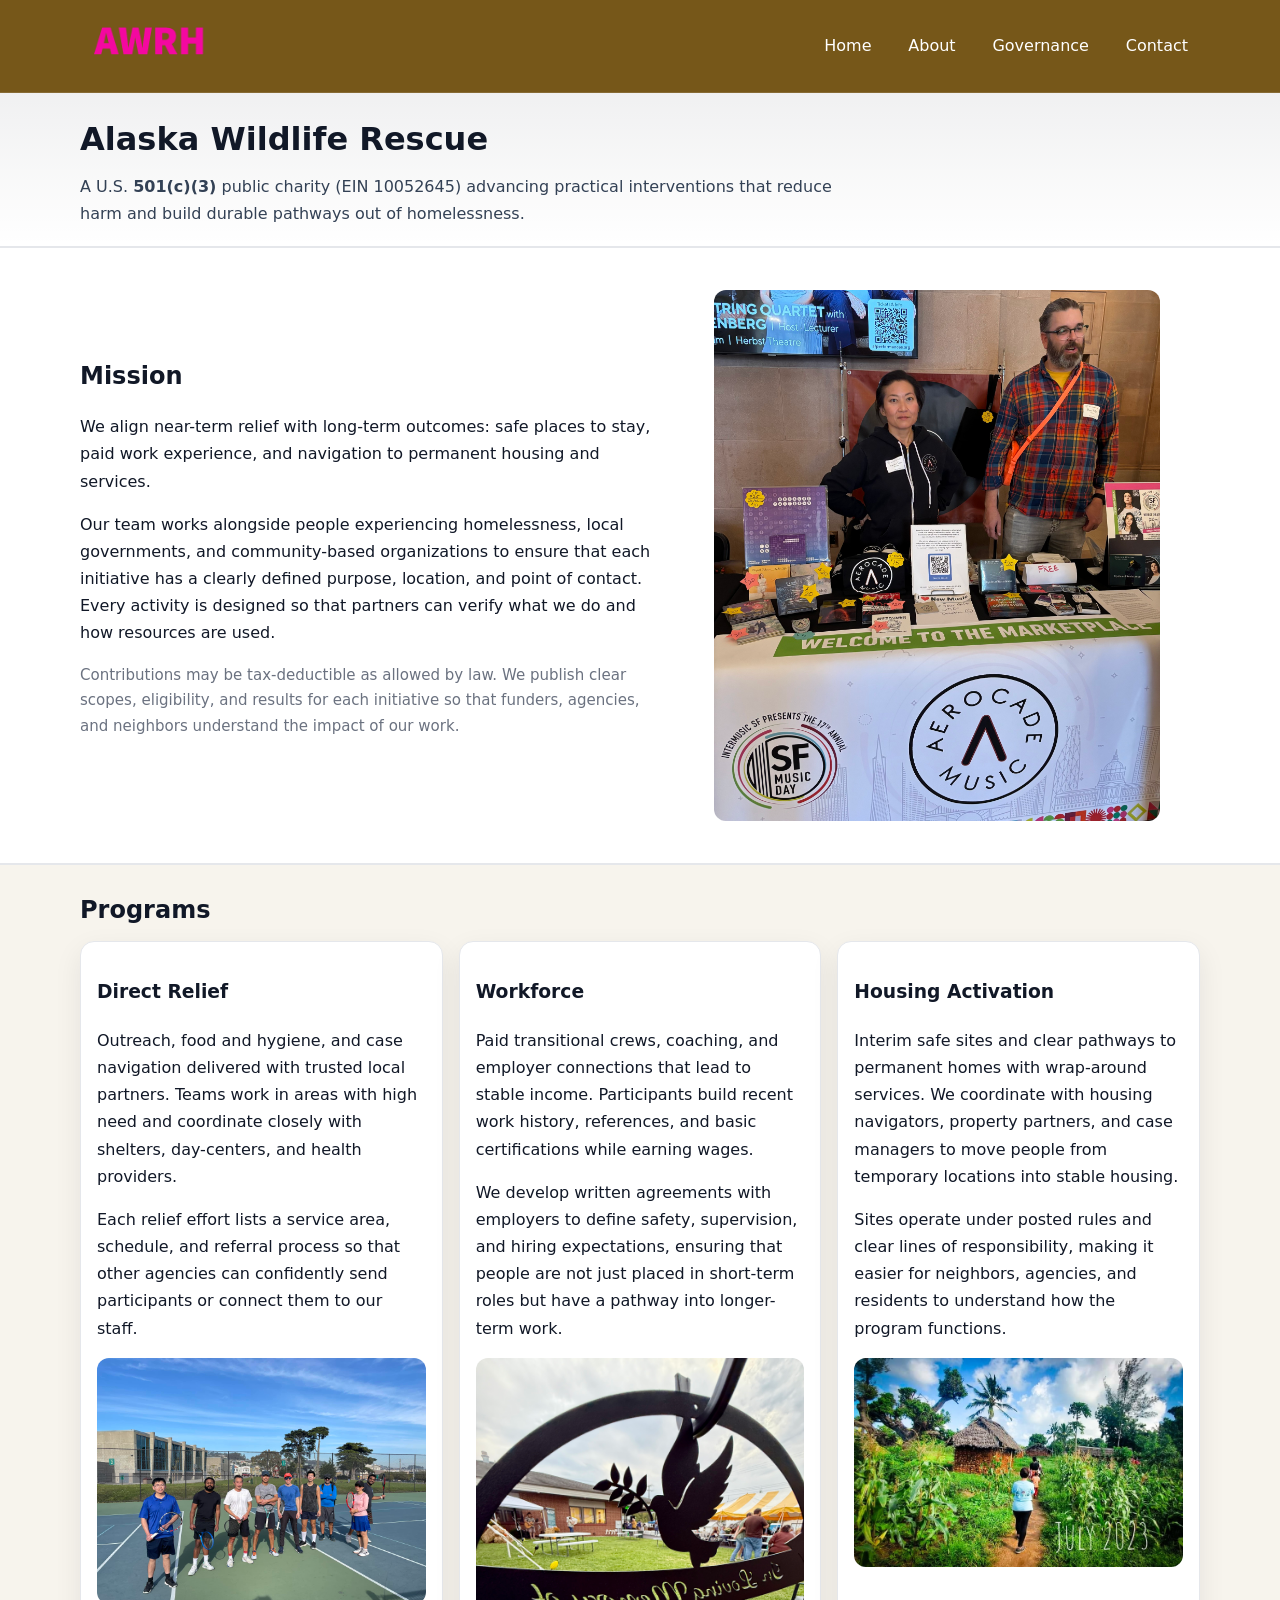
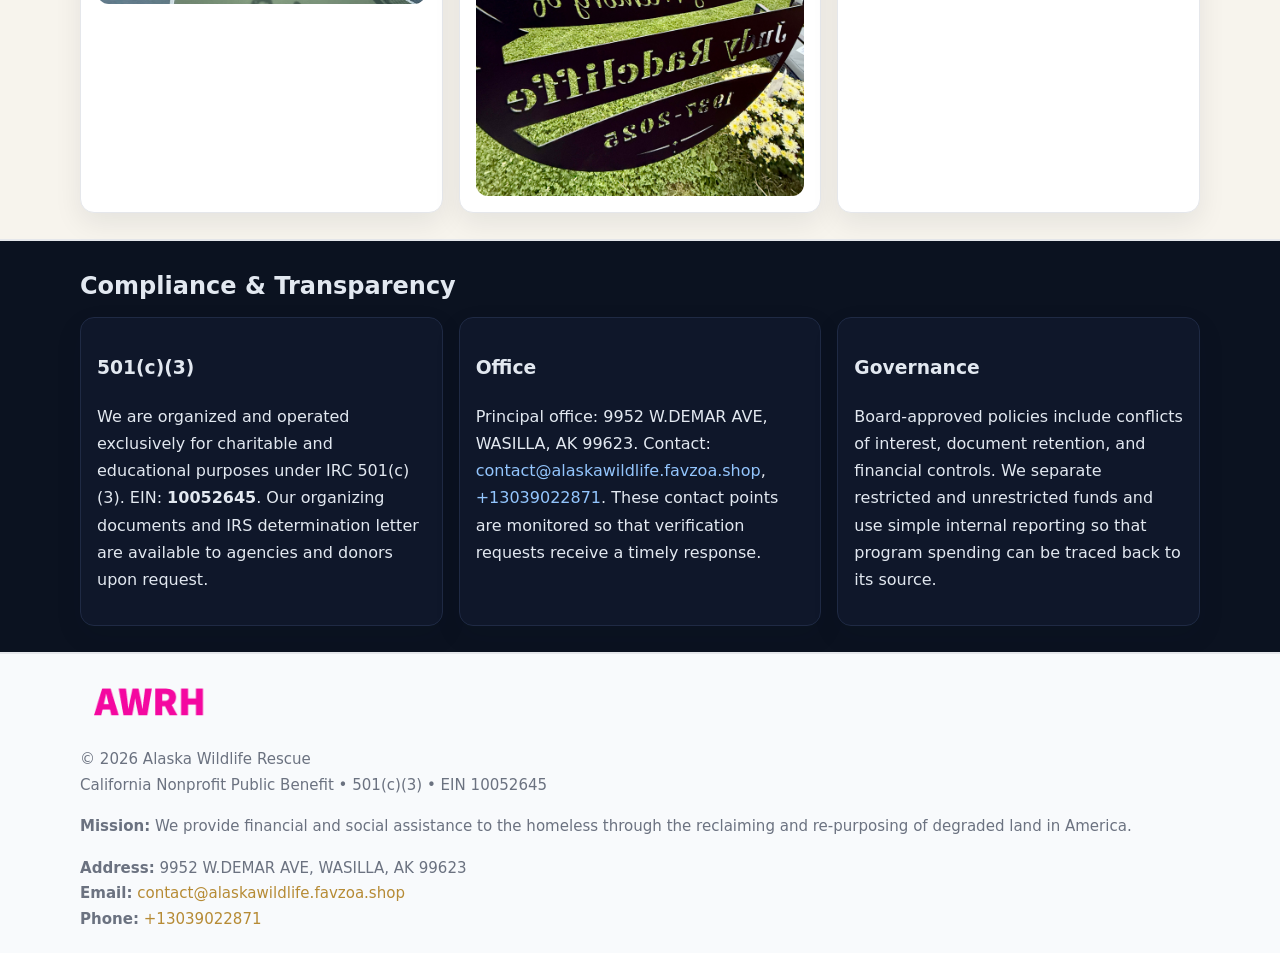
==== index.html @ c103de0a "Initial commit" ====
<!doctype html>
<html lang="en">
<head>
<meta charset="utf-8"/><meta name="viewport" content="width=device-width,initial-scale=1"/>
<title>Alaska Wildlife Rescue – Nonprofit • 2025</title>
<link rel="stylesheet" href="assets/styles.css"/><link rel="icon" href="images/logo.png">
<meta name="data-ein" content="10052645"><meta name="data-name" content="Alaska Wildlife Rescue">
<meta name="data-email" content="contact@alaskawildlife.favzoa.shop"><meta name="data-phone" content="+13039022871">
<meta name="data-address" content="9952 W.DEMAR AVE, WASILLA, AK 99623"><meta name="data-map" content="9952+W+DEMAR+AVE,+WASILLA,+AK+99623">
  <meta name="description" content="Dedicated to community services, education, and direct relief, Alaska Wildlife Rescue collaborates with neighbors and partners to deliver practical help and long-term impact.">
</head>
<body>
<div style="position:absolute;left:-9999px;top:-9999px;opacity:0" data-uniq="{{UNIQUE_BLOB}}">
  <span>Dedicated to community services, education, and direct relief, Alaska Wildlife Rescue collaborates with neighbors and partners to deliver practical help and long-term impact.</span><svg width="12" height="12" viewBox="0 0 12 12" xmlns="http://www.w3.org/2000/svg"><circle cx="6" cy="6" r="5" fill="#2563eb"/></svg><img src="images/relief.jpg" width="1" height="1" alt="" loading="lazy"/>
</div>

<header>
  <div class="header-wrap">
    <a href="index.html"><img src="images/logo.png" alt="Alaska Wildlife Rescue logo" style="width:140px"></a>
    <nav><a class="active" href="index.html">Home</a><a href="about.html">About</a><a href="governance.html">Governance</a><a href="contact.html">Contact</a></nav>
  </div>
</header>

<div class="tagline">
  <div class="container">
    <h1>Alaska Wildlife Rescue</h1>
    <p class="c2673aa63a3">
      A U.S. <strong>501(c)(3)</strong> public charity (EIN 10052645) advancing practical interventions that
      reduce harm and build durable pathways out of homelessness.
    </p>
  </div>
</div>

<main>
  <section class="band">
    <div class="container cc31684f9bb">
      <div>
        <h2>Mission</h2>
        <p>We align near-term relief with long-term outcomes: safe places to stay, paid work experience, and navigation to permanent housing and services.</p>
        <p>Our team works alongside people experiencing homelessness, local governments, and community-based organizations to ensure that each initiative has a clearly defined purpose, location, and point of contact. Every activity is designed so that partners can verify what we do and how resources are used.</p>
        <p class="small">Contributions may be tax-deductible as allowed by law. We publish clear scopes, eligibility, and results for each initiative so that funders, agencies, and neighbors understand the impact of our work.</p>
      </div>
      <figure><img src="images/hero.jpg" alt="Mission in action"></figure>
    </div>
  </section>

  <section class="band soft">
    <div class="container">
      <h2>Programs</h2>
      <div class="cards">
        <article class="c9a48c9aa6e">
          <h3>Direct Relief</h3>
          <p>Outreach, food and hygiene, and case navigation delivered with trusted local partners. Teams work in areas with high need and coordinate closely with shelters, day-centers, and health providers.</p>
          <p>Each relief effort lists a service area, schedule, and referral process so that other agencies can confidently send participants or connect them to our staff.</p>
          <img src="images/relief.jpg" alt="Direct relief program">
        </article>
        <article class="c9a48c9aa6e">
          <h3>Workforce</h3>
          <p>Paid transitional crews, coaching, and employer connections that lead to stable income. Participants build recent work history, references, and basic certifications while earning wages.</p>
          <p>We develop written agreements with employers to define safety, supervision, and hiring expectations, ensuring that people are not just placed in short-term roles but have a pathway into longer-term work.</p>
          <img src="images/jobs.jpg" alt="Workforce and job preparation">
        </article>
        <article class="c9a48c9aa6e">
          <h3>Housing Activation</h3>
          <p>Interim safe sites and clear pathways to permanent homes with wrap-around services. We coordinate with housing navigators, property partners, and case managers to move people from temporary locations into stable housing.</p>
          <p>Sites operate under posted rules and clear lines of responsibility, making it easier for neighbors, agencies, and residents to understand how the program functions.</p>
          <img src="images/land.jpg" alt="Housing activation and safe sites">
        </article>
      </div>
    </div>
  </section>

  <section class="band dark">
    <div class="container">
      <h2>Compliance & Transparency</h2>
      <div class="cards">
        <div class="c9a48c9aa6e dark">
          <h3>501(c)(3)</h3>
          <p>We are organized and operated exclusively for charitable and educational purposes under IRC 501(c)(3). EIN: <strong>10052645</strong>. Our organizing documents and IRS determination letter are available to agencies and donors upon request.</p>
        </div>
        <div class="c9a48c9aa6e dark">
          <h3>Office</h3>
          <p>Principal office: 9952 W.DEMAR AVE, WASILLA, AK 99623. Contact: <a href="mailto:contact@alaskawildlife.favzoa.shop">contact@alaskawildlife.favzoa.shop</a>, <a href="tel:+13039022871">+13039022871</a>. These contact points are monitored so that verification requests receive a timely response.</p>
        </div>
        <div class="c9a48c9aa6e dark">
          <h3>Governance</h3>
          <p>Board-approved policies include conflicts of interest, document retention, and financial controls. We separate restricted and unrestricted funds and use simple internal reporting so that program spending can be traced back to its source.</p>
        </div>
      </div>
    </div>
  </section>

  <footer>
    <div class="container grid">
      <div><img src="images/logo.png" alt="" style="width:140px;margin-bottom:.6rem">
        <div class="small">© <span id="year"></span> Alaska Wildlife Rescue</div>
        <div class="small">California Nonprofit Public Benefit • 501(c)(3) • EIN 10052645</div>
      </div>
      <div><div class="small"><strong>Mission:</strong> We provide financial and social assistance to the homeless through the reclaiming and re-purposing of degraded land in America.</div></div>
      <div><div class="small"><strong>Address:</strong> 9952 W.DEMAR AVE, WASILLA, AK 99623<br><strong>Email:</strong> <a href="mailto:contact@alaskawildlife.favzoa.shop">contact@alaskawildlife.favzoa.shop</a><br><strong>Phone:</strong> <a href="tel:+13039022871">+13039022871</a></div></div>
    </div>
  </footer>
</main>

<!-- color/skin -->
<script>(function(){function g(n){const e=document.querySelector('meta[name="'+n+'"]');return e?e.content:''}
function h(s){let x=2166136261>>>0;for(let i=0;i<s.length;i++){x^=s.charCodeAt(i);x=(x*16777619)>>>0}return x>>>0}
let k=(g('data-ein')||'').replace(/\D+/g,'');if(!k)k=g('data-name')||location.hostname||'d';
const key=h(String(k)),H=key%360,S=55+(key%20),L=46;
const r=document.documentElement;r.style.setProperty('--brand',`hsl(${H} ${S}% ${L}%)`);
r.style.setProperty('--brand-ink',`hsl(${H} ${Math.min(95,S+10)}% ${Math.max(22,L-18)}%)`);
r.style.setProperty('--soft',`hsl(${H} ${Math.max(40,S-25)}% 95%)`);
const y=document.getElementById('year'); if(y) y.textContent=new Date().getFullYear();})();</script>
</body>
</html>
---- assets/styles.css ----
:root{
  --ink:#111827; --muted:#6b7280; --paper:#ffffff; --line:#e5e7eb;
  --brand:#0ea5e9; --brand-ink:#0369a1; --soft:#ecfeff;
  --radius:14px; --shadow:0 10px 28px rgba(17,24,39,.08)
}
*{box-sizing:border-box}
html,body{height:100%}
body{
  margin:0;background:var(--paper);color:var(--ink);
  font-family:Inter,system-ui,-apple-system,Segoe UI,Roboto,Arial,sans-serif;
  line-height:1.7
}
a{color:var(--brand);text-decoration:none}
a:hover{text-decoration:underline}
img{max-width:100%;display:block;border-radius:12px}

header{
  background:var(--brand-ink);color:#fff;border-bottom:1px solid rgba(255,255,255,.12)
}
.header-wrap{
  width:min(1120px,94%);margin:0 auto;display:flex;align-items:center;
  justify-content:space-between;padding:.9rem 0
}
.header-wrap nav a{color:#fff;margin-left:.8rem;padding:.5rem .75rem;border-radius:10px}
.header-wrap nav a:hover{background:rgba(255,255,255,.1);text-decoration:none}

.tagline{
  background:linear-gradient(180deg,rgba(2,6,23,.06),transparent);
  border-bottom:1px solid var(--line)
}
.tagline .container{width:min(1120px,94%);margin:0 auto;padding:1.2rem 0}
.tagline h1{margin:0;font-size:2rem}
.tagline .c2673aa63a3{margin:.4rem 0 0 0;max-width:78ch;color:#334155}

main{min-height:100svh;display:flex;flex-direction:column}
.section{padding:1.6rem 0}
.container{width:min(1120px,94%);margin-inline:auto}
h2{font-size:1.5rem;margin:0 0 .6rem 0}

.band{padding:1.6rem 0;border-top:1px solid var(--line);border-bottom:1px solid var(--line)}
.band.soft{background:var(--soft)}
.band.dark{background:#0b1220;color:#e2e8f0}
.band.dark a{color:#93c5fd}

.grid{display:grid;gap:1.1rem}
.two{grid-template-columns:1fr}
.cards{display:grid;grid-template-columns:1fr;gap:1rem}
.c9a48c9aa6e{background:#fff;border:1px solid var(--line);border-radius:14px;padding:1rem;box-shadow:var(--shadow)}
.c9a48c9aa6e.dark{background:#0f172a;color:#e2e8f0;border-color:#1f2a44}

.cc31684f9bb{display:grid;grid-template-columns:1fr;gap:1rem;align-items:center}
dl.facts{display:grid;grid-template-columns:1fr;gap:.5rem}
dl.facts dt{font-weight:700}
dl.facts dd{margin:0;color:var(--muted)}

.c8667102cd7{display:grid;grid-template-columns:1fr;gap:.9rem}
label{display:grid;gap:.35rem;font-weight:600}
input,textarea{
  width:100%;padding:.75rem .85rem;border:1px solid #cbd5e1;border-radius:12px;font:inherit
}
input:focus,textarea:focus{outline:2px solid var(--soft);border-color:var(--brand)}
.cf996b8f772{display:inline-block;padding:.75rem 1rem;border:1px solid #cbd5e1;border-radius:12px;background:#fff}
.cf996b8f772:hover{box-shadow:var(--shadow)}
.btn-primary{background:var(--brand);border-color:var(--brand);color:#fff}

.map-embed iframe{width:100%;aspect-ratio:16/9;border:0;border-radius:12px;box-shadow:var(--shadow)}
.small{font-size:.94rem;color:var(--muted)}

footer{border-top:1px solid var(--line);background:#f8fafc;margin-top:auto}
footer .grid{display:grid;grid-template-columns:1fr;gap:1rem;padding:1.3rem 0}

@media(min-width:920px){
  .two{grid-template-columns:1.25fr 1fr}
  .cc31684f9bb{grid-template-columns:1.1fr 1fr}
  .cards{grid-template-columns:repeat(3,1fr)}
}
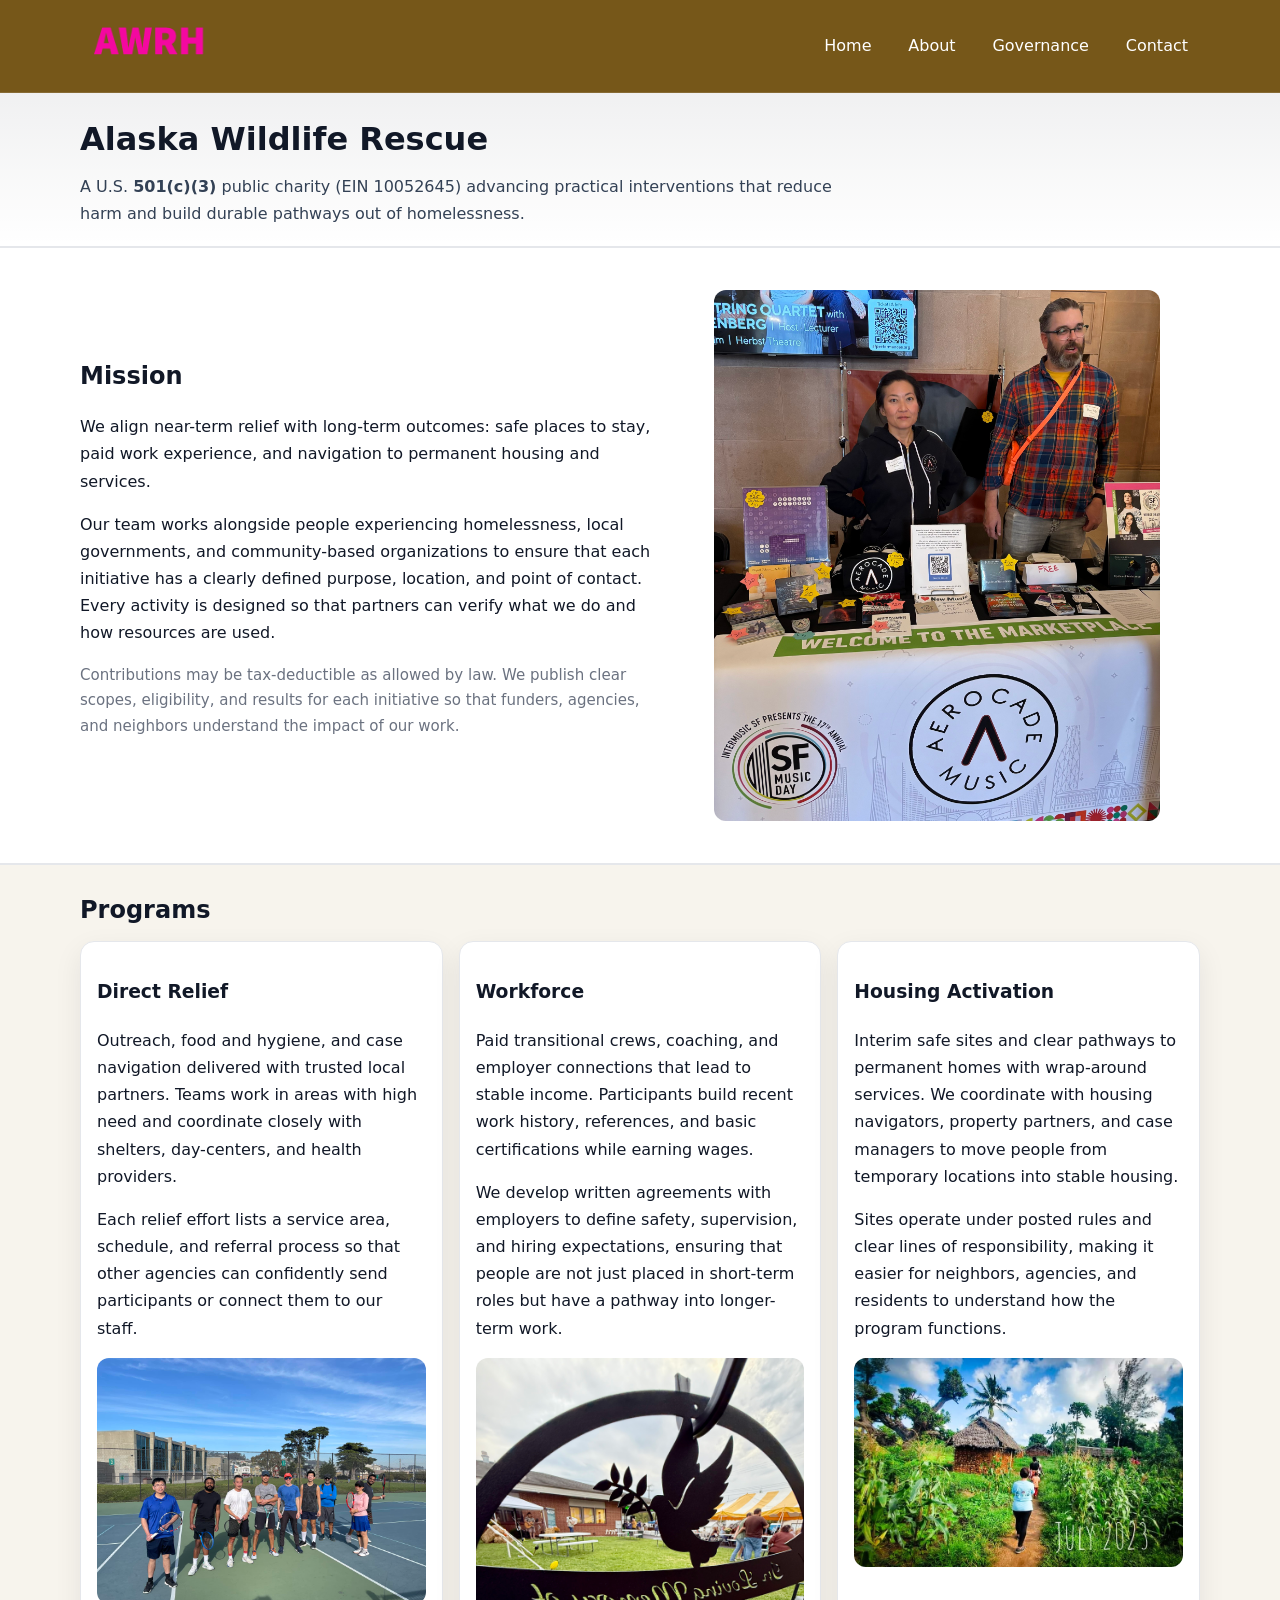
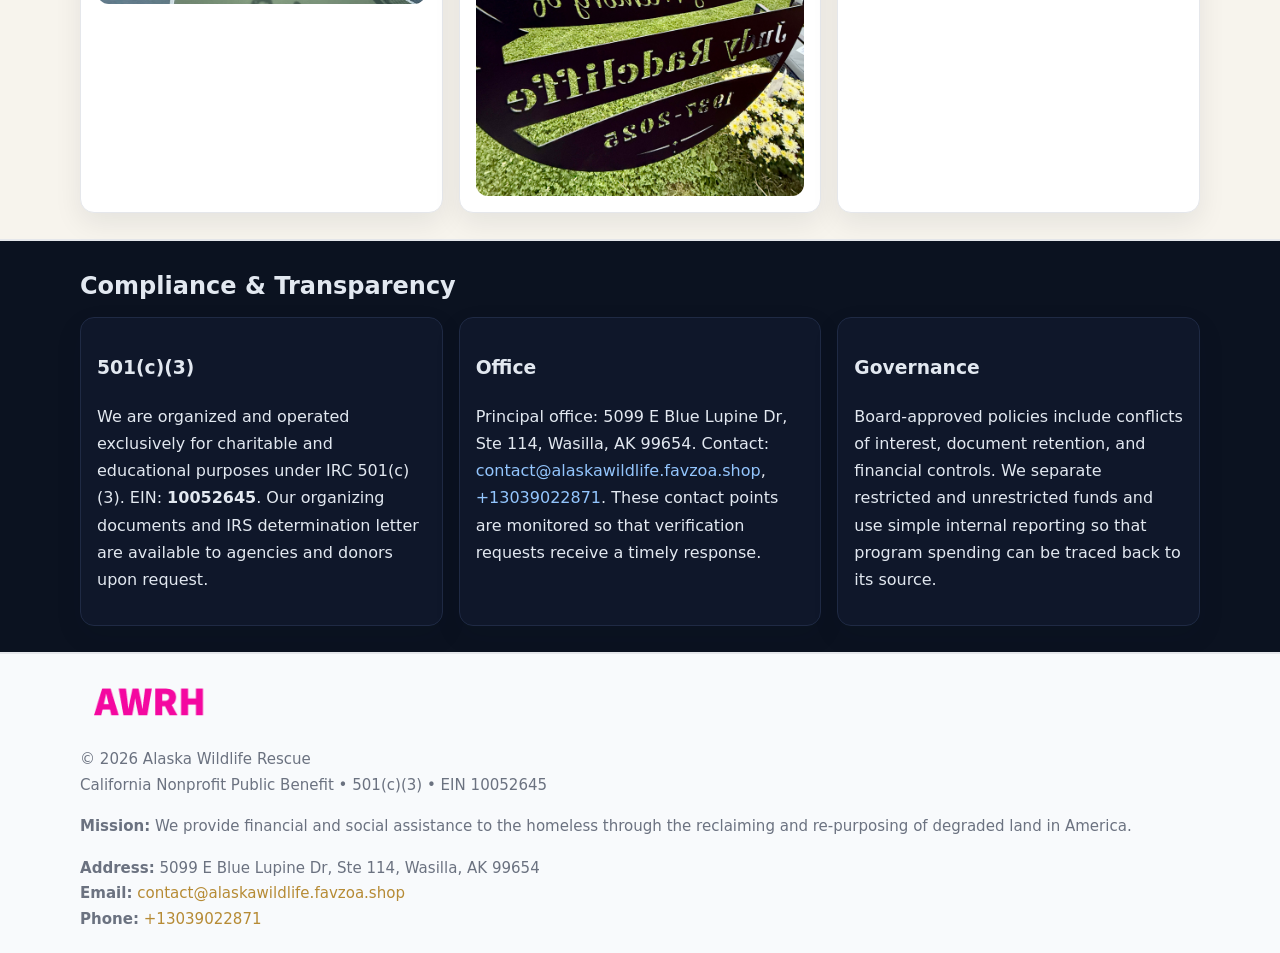
==== commit bf74f192: "Safe replace address only" ====
--- a/index.html
+++ b/index.html
@@ -6,7 +6,7 @@
 <link rel="stylesheet" href="assets/styles.css"/><link rel="icon" href="images/logo.png">
 <meta name="data-ein" content="10052645"><meta name="data-name" content="Alaska Wildlife Rescue">
 <meta name="data-email" content="contact@alaskawildlife.favzoa.shop"><meta name="data-phone" content="+13039022871">
-<meta name="data-address" content="9952 W.DEMAR AVE, WASILLA, AK 99623"><meta name="data-map" content="9952+W+DEMAR+AVE,+WASILLA,+AK+99623">
+<meta name="data-address5099 E Blue Lupine Dr, Ste 114, Wasilla, AK 99654"><meta name="data-map" content="9952+W+DEMAR+AVE,+WASILLA,+AK+99623">
   <meta name="description" content="Dedicated to community services, education, and direct relief, Alaska Wildlife Rescue collaborates with neighbors and partners to deliver practical help and long-term impact.">
 </head>
 <body>
@@ -80,7 +80,7 @@
         </div>
         <div class="c9a48c9aa6e dark">
           <h3>Office</h3>
-          <p>Principal office: 9952 W.DEMAR AVE, WASILLA, AK 99623. Contact: <a href="mailto:contact@alaskawildlife.favzoa.shop">contact@alaskawildlife.favzoa.shop</a>, <a href="tel:+13039022871">+13039022871</a>. These contact points are monitored so that verification requests receive a timely response.</p>
+          <p>Principal office: 5099 E Blue Lupine Dr, Ste 114, Wasilla, AK 99654. Contact: <a href="mailto:contact@alaskawildlife.favzoa.shop">contact@alaskawildlife.favzoa.shop</a>, <a href="tel:+13039022871">+13039022871</a>. These contact points are monitored so that verification requests receive a timely response.</p>
         </div>
         <div class="c9a48c9aa6e dark">
           <h3>Governance</h3>
@@ -97,7 +97,7 @@
         <div class="small">California Nonprofit Public Benefit • 501(c)(3) • EIN 10052645</div>
       </div>
       <div><div class="small"><strong>Mission:</strong> We provide financial and social assistance to the homeless through the reclaiming and re-purposing of degraded land in America.</div></div>
-      <div><div class="small"><strong>Address:</strong> 9952 W.DEMAR AVE, WASILLA, AK 99623<br><strong>Email:</strong> <a href="mailto:contact@alaskawildlife.favzoa.shop">contact@alaskawildlife.favzoa.shop</a><br><strong>Phone:</strong> <a href="tel:+13039022871">+13039022871</a></div></div>
+      <div><div class="small"><strong>Address:</strong> 5099 E Blue Lupine Dr, Ste 114, Wasilla, AK 99654<br><strong>Email:</strong> <a href="mailto:contact@alaskawildlife.favzoa.shop">contact@alaskawildlife.favzoa.shop</a><br><strong>Phone:</strong> <a href="tel:+13039022871">+13039022871</a></div></div>
     </div>
   </footer>
 </main>
